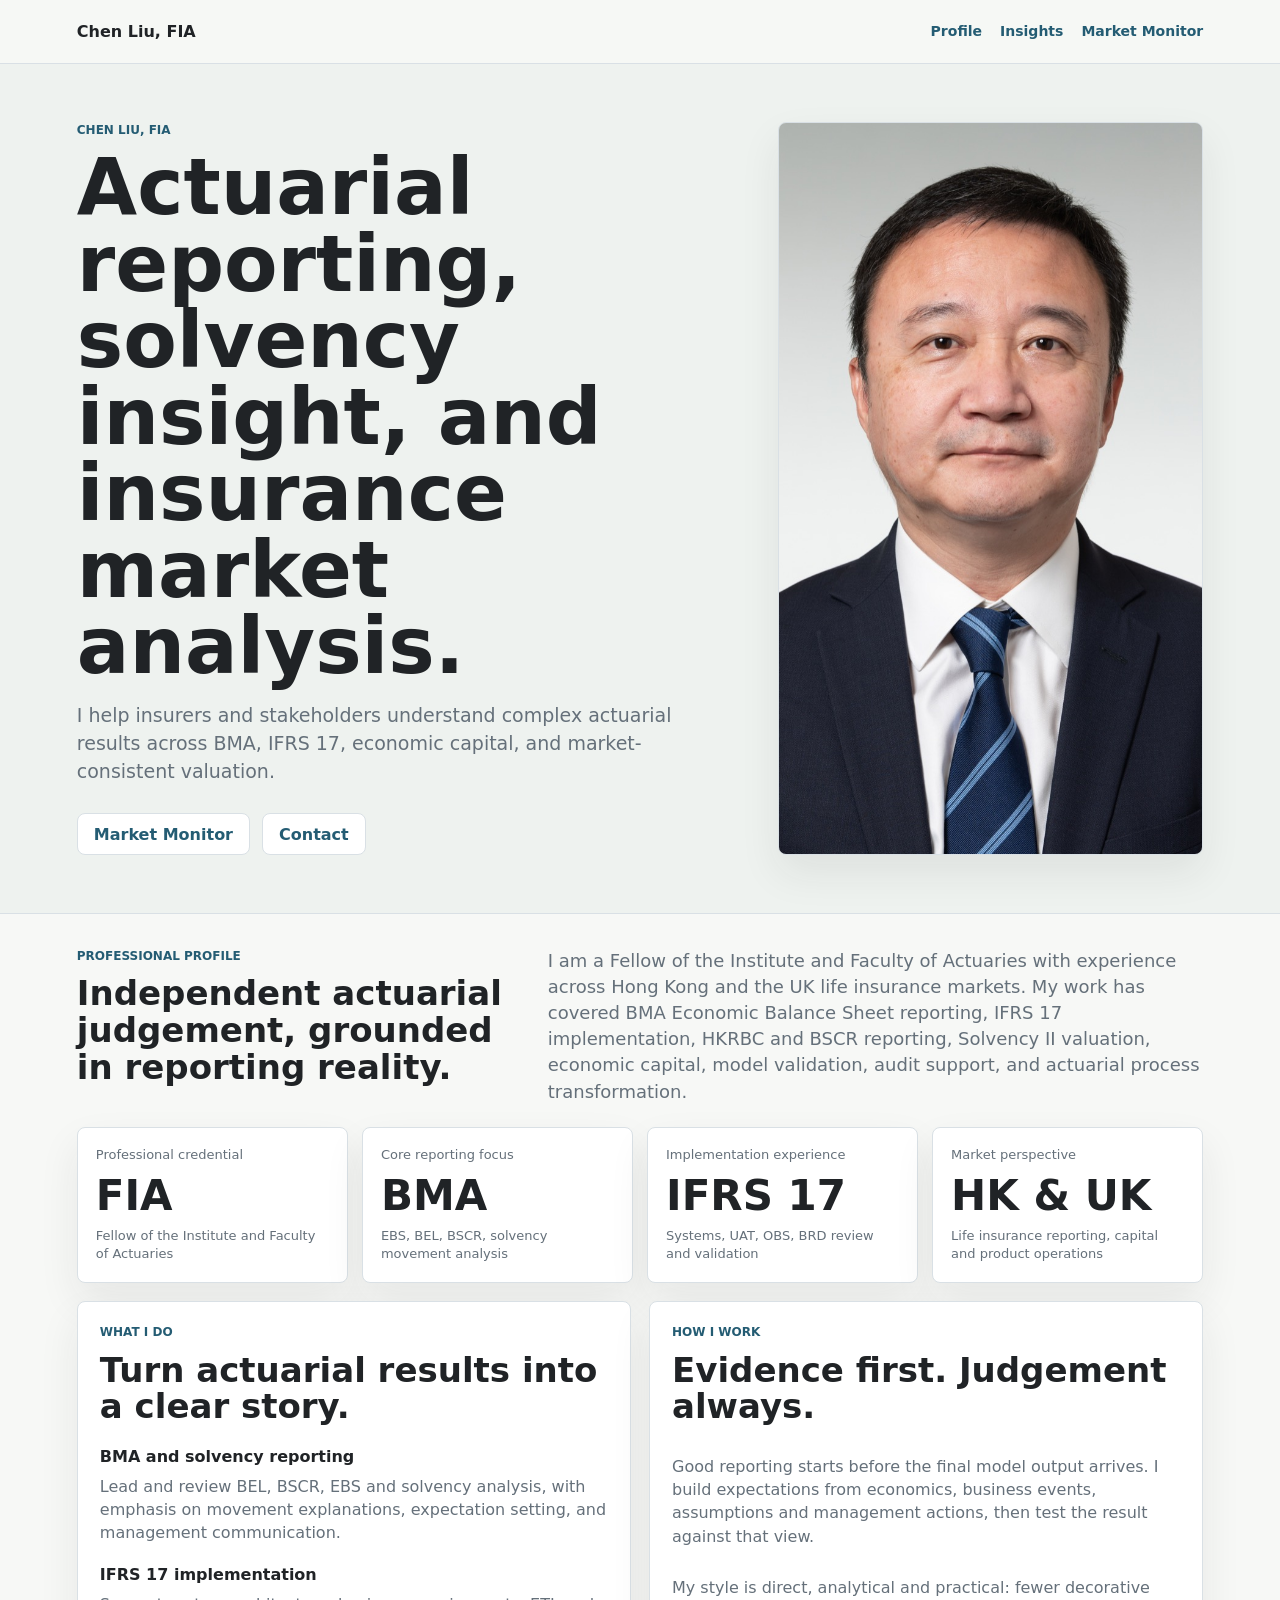
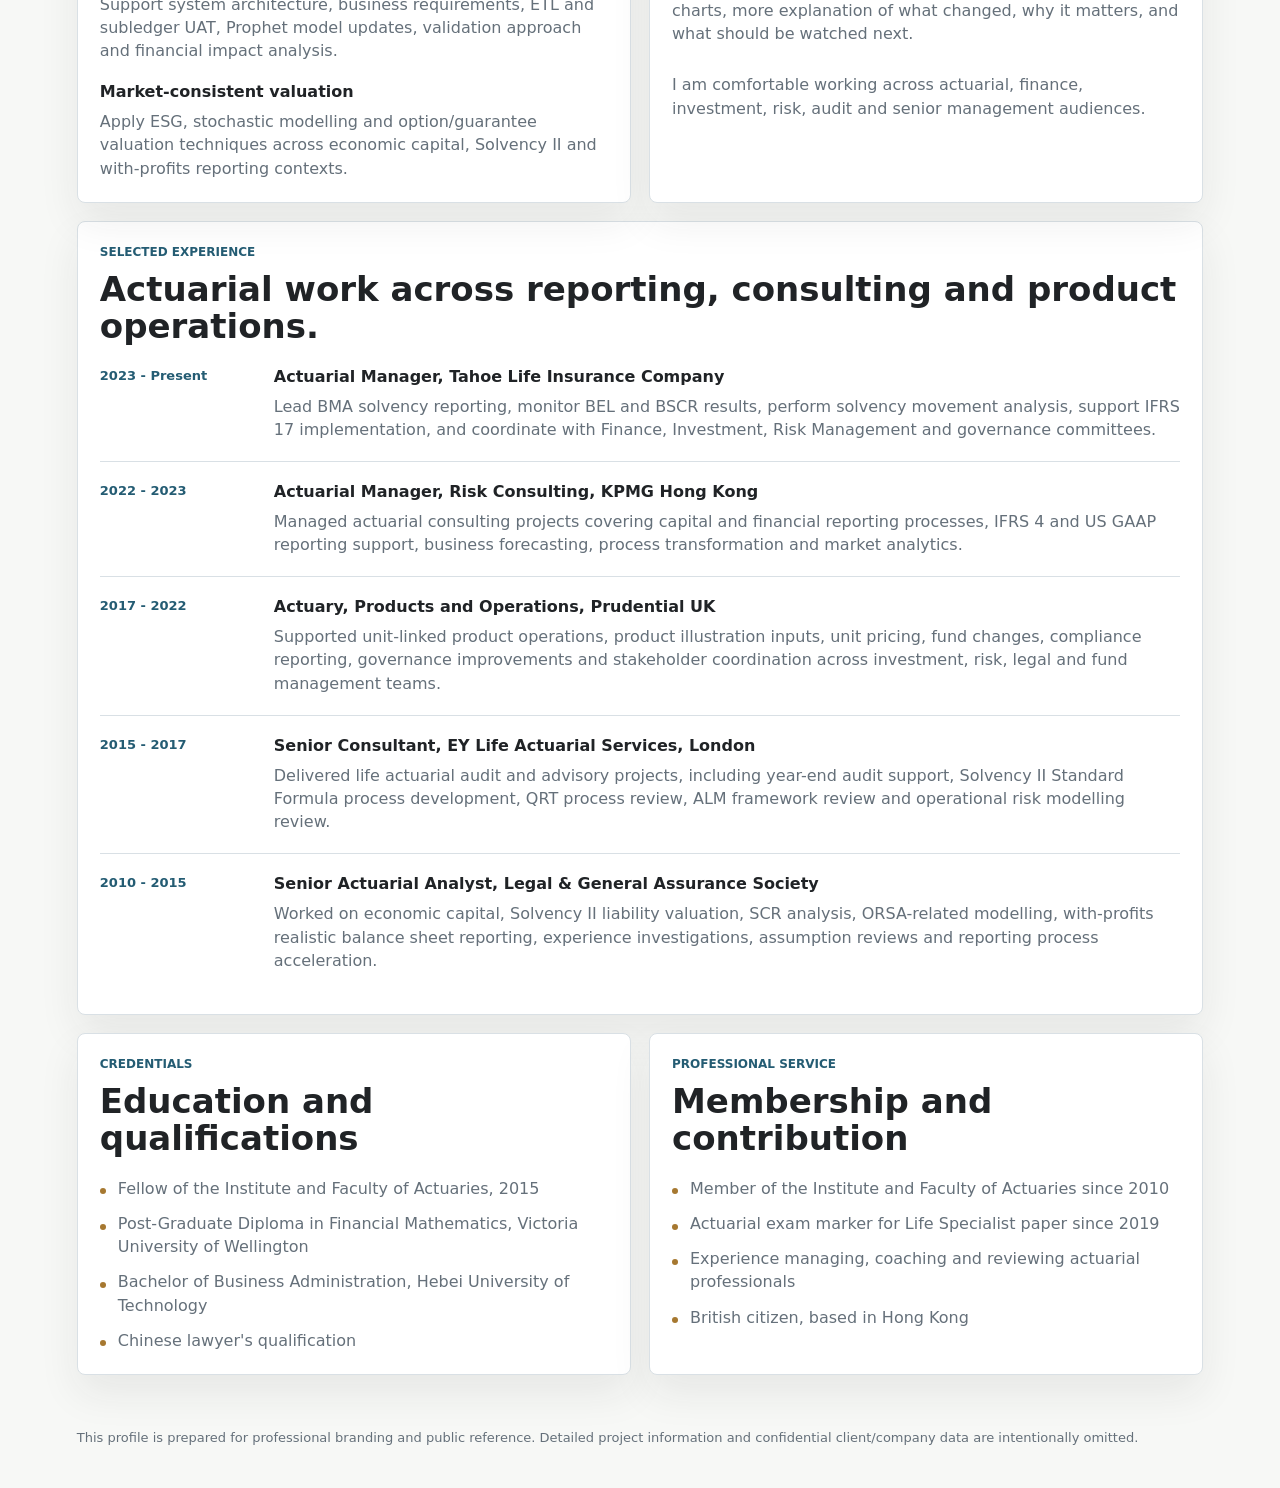
==== resume.html @ 9f07ae3a "Launch personal actuarial website" ====
<!doctype html>
<html lang="en">
  <head>
    <meta charset="utf-8" />
    <meta name="viewport" content="width=device-width, initial-scale=1" />
    <title>Chen Liu, FIA | Actuarial Profile</title>
    <link rel="stylesheet" href="styles.css" />
  </head>
  <body class="resume-page">
    <nav class="top-nav" aria-label="Site navigation">
      <a class="brand" href="index.html">Chen Liu, FIA</a>
      <div>
        <a href="resume.html">Profile</a>
        <a href="insights.html">Insights</a>
        <a href="market-monitor.html">Market Monitor</a>
      </div>
    </nav>

    <header class="resume-hero">
      <div class="resume-hero-copy">
        <p class="eyebrow">Chen Liu, FIA</p>
        <h1>Actuarial reporting, solvency insight, and insurance market analysis.</h1>
        <p class="lede">
          I help insurers and stakeholders understand complex actuarial results across BMA,
          IFRS 17, economic capital, and market-consistent valuation.
        </p>
        <div class="resume-actions" aria-label="Profile links">
          <a href="market-monitor.html">Market Monitor</a>
          <a href="mailto:liuchenbj@hotmail.com">Contact</a>
        </div>
      </div>
      <figure class="profile-photo-wrap">
        <img src="assets/chen-liu-profile.jpg" alt="Chen Liu portrait" />
      </figure>
    </header>

    <main class="resume-main">
      <section class="resume-intro">
        <div>
          <p class="eyebrow">Professional Profile</p>
          <h2>Independent actuarial judgement, grounded in reporting reality.</h2>
        </div>
        <p>
          I am a Fellow of the Institute and Faculty of Actuaries with experience across Hong
          Kong and the UK life insurance markets. My work has covered BMA Economic Balance Sheet
          reporting, IFRS 17 implementation, HKRBC and BSCR reporting, Solvency II valuation,
          economic capital, model validation, audit support, and actuarial process transformation.
        </p>
      </section>

      <section class="kpi-grid resume-kpis" aria-label="Profile highlights">
        <article class="kpi">
          <p class="label">Professional credential</p>
          <p class="value">FIA</p>
          <p class="hint">Fellow of the Institute and Faculty of Actuaries</p>
        </article>
        <article class="kpi">
          <p class="label">Core reporting focus</p>
          <p class="value">BMA</p>
          <p class="hint">EBS, BEL, BSCR, solvency movement analysis</p>
        </article>
        <article class="kpi">
          <p class="label">Implementation experience</p>
          <p class="value">IFRS 17</p>
          <p class="hint">Systems, UAT, OBS, BRD review and validation</p>
        </article>
        <article class="kpi">
          <p class="label">Market perspective</p>
          <p class="value">HK & UK</p>
          <p class="hint">Life insurance reporting, capital and product operations</p>
        </article>
      </section>

      <section class="section-grid two-col">
        <article class="panel">
          <p class="eyebrow">What I Do</p>
          <h2>Turn actuarial results into a clear story.</h2>
          <div class="capability-list">
            <div>
              <h3>BMA and solvency reporting</h3>
              <p>
                Lead and review BEL, BSCR, EBS and solvency analysis, with emphasis on movement
                explanations, expectation setting, and management communication.
              </p>
            </div>
            <div>
              <h3>IFRS 17 implementation</h3>
              <p>
                Support system architecture, business requirements, ETL and subledger UAT,
                Prophet model updates, validation approach and financial impact analysis.
              </p>
            </div>
            <div>
              <h3>Market-consistent valuation</h3>
              <p>
                Apply ESG, stochastic modelling and option/guarantee valuation techniques across
                economic capital, Solvency II and with-profits reporting contexts.
              </p>
            </div>
          </div>
        </article>

        <article class="panel">
          <p class="eyebrow">How I Work</p>
          <h2>Evidence first. Judgement always.</h2>
          <div class="principle-list">
            <p>
              Good reporting starts before the final model output arrives. I build expectations
              from economics, business events, assumptions and management actions, then test the
              result against that view.
            </p>
            <p>
              My style is direct, analytical and practical: fewer decorative charts, more
              explanation of what changed, why it matters, and what should be watched next.
            </p>
            <p>
              I am comfortable working across actuarial, finance, investment, risk, audit and
              senior management audiences.
            </p>
          </div>
        </article>
      </section>

      <section class="panel full timeline-panel">
        <div class="panel-head">
          <div>
            <p class="eyebrow">Selected Experience</p>
            <h2>Actuarial work across reporting, consulting and product operations.</h2>
          </div>
        </div>

        <div class="timeline">
          <article>
            <time>2023 - Present</time>
            <div>
              <h3>Actuarial Manager, Tahoe Life Insurance Company</h3>
              <p>
                Lead BMA solvency reporting, monitor BEL and BSCR results, perform solvency
                movement analysis, support IFRS 17 implementation, and coordinate with Finance,
                Investment, Risk Management and governance committees.
              </p>
            </div>
          </article>
          <article>
            <time>2022 - 2023</time>
            <div>
              <h3>Actuarial Manager, Risk Consulting, KPMG Hong Kong</h3>
              <p>
                Managed actuarial consulting projects covering capital and financial reporting
                processes, IFRS 4 and US GAAP reporting support, business forecasting, process
                transformation and market analytics.
              </p>
            </div>
          </article>
          <article>
            <time>2017 - 2022</time>
            <div>
              <h3>Actuary, Products and Operations, Prudential UK</h3>
              <p>
                Supported unit-linked product operations, product illustration inputs, unit
                pricing, fund changes, compliance reporting, governance improvements and
                stakeholder coordination across investment, risk, legal and fund management teams.
              </p>
            </div>
          </article>
          <article>
            <time>2015 - 2017</time>
            <div>
              <h3>Senior Consultant, EY Life Actuarial Services, London</h3>
              <p>
                Delivered life actuarial audit and advisory projects, including year-end audit
                support, Solvency II Standard Formula process development, QRT process review,
                ALM framework review and operational risk modelling review.
              </p>
            </div>
          </article>
          <article>
            <time>2010 - 2015</time>
            <div>
              <h3>Senior Actuarial Analyst, Legal & General Assurance Society</h3>
              <p>
                Worked on economic capital, Solvency II liability valuation, SCR analysis,
                ORSA-related modelling, with-profits realistic balance sheet reporting, experience
                investigations, assumption reviews and reporting process acceleration.
              </p>
            </div>
          </article>
        </div>
      </section>

      <section class="section-grid two-col">
        <article class="panel">
          <p class="eyebrow">Credentials</p>
          <h2>Education and qualifications</h2>
          <ul class="clean-list">
            <li>Fellow of the Institute and Faculty of Actuaries, 2015</li>
            <li>Post-Graduate Diploma in Financial Mathematics, Victoria University of Wellington</li>
            <li>Bachelor of Business Administration, Hebei University of Technology</li>
            <li>Chinese lawyer's qualification</li>
          </ul>
        </article>

        <article class="panel">
          <p class="eyebrow">Professional Service</p>
          <h2>Membership and contribution</h2>
          <ul class="clean-list">
            <li>Member of the Institute and Faculty of Actuaries since 2010</li>
            <li>Actuarial exam marker for Life Specialist paper since 2019</li>
            <li>Experience managing, coaching and reviewing actuarial professionals</li>
            <li>British citizen, based in Hong Kong</li>
          </ul>
        </article>
      </section>
    </main>

    <footer>
      <p>
        This profile is prepared for professional branding and public reference. Detailed project
        information and confidential client/company data are intentionally omitted.
      </p>
    </footer>
  </body>
</html>
---- styles.css ----
:root {
  color-scheme: light;
  --ink: #202326;
  --muted: #65707a;
  --line: #d9e0e5;
  --paper: #f7f8f6;
  --panel: #ffffff;
  --blue: #245c73;
  --green: #47735d;
  --gold: #a67830;
  --red: #8d4a46;
  --teal: #337c86;
  --shadow: 0 18px 40px rgba(32, 35, 38, 0.08);
}

* {
  box-sizing: border-box;
}

body {
  margin: 0;
  background: var(--paper);
  color: var(--ink);
  font-family: Inter, ui-sans-serif, system-ui, -apple-system, BlinkMacSystemFont, "Segoe UI", sans-serif;
  line-height: 1.45;
}

a {
  color: var(--blue);
  text-decoration: none;
}

.top-nav {
  display: flex;
  justify-content: space-between;
  gap: 18px;
  align-items: center;
  min-height: 64px;
  padding: 0 clamp(20px, 6vw, 84px);
  border-bottom: 1px solid var(--line);
  background: rgba(247, 248, 246, 0.94);
}

.top-nav .brand {
  color: var(--ink);
  font-weight: 800;
}

.top-nav div {
  display: flex;
  gap: 18px;
  align-items: center;
  font-size: 14px;
  font-weight: 700;
}

.site-header {
  display: grid;
  grid-template-columns: minmax(0, 1fr) auto;
  gap: 32px;
  align-items: end;
  padding: 64px clamp(20px, 6vw, 84px) 34px;
  background: #eef2ef;
  border-bottom: 1px solid var(--line);
}

.compact-header h1 {
  max-width: 900px;
  font-size: clamp(38px, 5.4vw, 68px);
}

.home-hero {
  padding: 70px clamp(20px, 6vw, 84px) 58px;
  background: #eef2ef;
  border-bottom: 1px solid var(--line);
}

.home-hero h1 {
  max-width: 1050px;
}

h1,
h2,
h3,
p {
  margin: 0;
}

h1 {
  max-width: 980px;
  font-size: clamp(38px, 6vw, 72px);
  line-height: 0.98;
  font-weight: 760;
}

h2 {
  font-size: clamp(24px, 3vw, 34px);
  line-height: 1.08;
  font-weight: 720;
}

h3 {
  font-size: 16px;
  line-height: 1.25;
}

.lede {
  margin-top: 18px;
  max-width: 690px;
  color: var(--muted);
  font-size: 19px;
}

.eyebrow {
  margin-bottom: 10px;
  color: var(--blue);
  font-size: 12px;
  font-weight: 800;
  letter-spacing: 0;
  text-transform: uppercase;
}

.source-panel {
  min-width: 250px;
  padding: 18px;
  border: 1px solid var(--line);
  border-radius: 8px;
  background: rgba(255, 255, 255, 0.78);
}

.source-panel span {
  display: block;
  margin-bottom: 8px;
  font-weight: 700;
}

.source-panel a {
  display: block;
  margin-top: 6px;
}

.source-panel a:first-of-type {
  margin-top: 0;
}

main {
  padding: 28px clamp(20px, 6vw, 84px) 54px;
}

.takeaway-band {
  display: grid;
  grid-template-columns: minmax(240px, 0.72fr) minmax(0, 1.28fr);
  gap: 30px;
  padding: 30px 0 38px;
}

.takeaway-grid {
  display: grid;
  grid-template-columns: repeat(3, minmax(0, 1fr));
  gap: 14px;
}

.takeaway-grid article,
.kpi,
.panel {
  border: 1px solid var(--line);
  border-radius: 8px;
  background: var(--panel);
  box-shadow: var(--shadow);
}

.takeaway-grid article {
  padding: 18px;
}

.takeaway-grid p,
.note,
footer {
  color: var(--muted);
}

.takeaway-grid p {
  margin-top: 9px;
  font-size: 14px;
}

.kpi-grid {
  display: grid;
  grid-template-columns: repeat(4, minmax(0, 1fr));
  gap: 14px;
  margin-bottom: 18px;
}

.kpi {
  min-height: 132px;
  padding: 18px;
}

.kpi .label {
  color: var(--muted);
  font-size: 13px;
}

.kpi .value {
  margin-top: 10px;
  font-size: clamp(28px, 4vw, 42px);
  font-weight: 780;
  line-height: 1;
}

.kpi .hint {
  margin-top: 10px;
  color: var(--muted);
  font-size: 13px;
}

.section-grid {
  display: grid;
  gap: 18px;
  margin-top: 18px;
}

.two-col {
  grid-template-columns: repeat(2, minmax(0, 1fr));
}

.three-col {
  grid-template-columns: repeat(3, minmax(0, 1fr));
}

.panel {
  padding: 22px;
}

.feature-card {
  min-height: 280px;
  display: flex;
  flex-direction: column;
  padding: 22px;
  border: 1px solid var(--line);
  border-radius: 8px;
  background: var(--panel);
  box-shadow: var(--shadow);
}

.feature-card p:not(.eyebrow) {
  margin-top: 16px;
  color: var(--muted);
}

.feature-card a {
  margin-top: auto;
  padding-top: 22px;
  font-weight: 800;
}

.muted-card {
  background: #f1f4f2;
  box-shadow: none;
}

.panel.full {
  margin-top: 18px;
}

.panel-head {
  display: flex;
  justify-content: space-between;
  gap: 18px;
  align-items: start;
  margin-bottom: 22px;
}

.panel-head > p {
  color: var(--muted);
  font-size: 13px;
  white-space: nowrap;
}

.stack-list,
.bar-list {
  display: grid;
  gap: 12px;
}

.stack-row {
  display: grid;
  gap: 7px;
}

.row-top {
  display: flex;
  justify-content: space-between;
  gap: 12px;
  font-size: 14px;
}

.row-top strong {
  font-weight: 720;
}

.track {
  height: 12px;
  overflow: hidden;
  border-radius: 999px;
  background: #e8ece9;
}

.fill {
  height: 100%;
  min-width: 2px;
  border-radius: inherit;
  background: var(--blue);
}

.bar-item {
  display: grid;
  grid-template-columns: minmax(150px, 220px) minmax(0, 1fr) 86px;
  gap: 14px;
  align-items: center;
}

.bar-label {
  min-width: 0;
  font-size: 14px;
  font-weight: 650;
}

.bar-meta {
  color: var(--muted);
  font-size: 12px;
}

.bar-value {
  text-align: right;
  font-size: 14px;
  font-weight: 720;
}

.wide .bar-item {
  grid-template-columns: minmax(190px, 270px) minmax(0, 1fr) 92px;
}

.note {
  margin-top: 20px;
  padding-top: 16px;
  border-top: 1px solid var(--line);
  font-size: 14px;
}

.mini-grid {
  display: grid;
  grid-template-columns: repeat(4, minmax(0, 1fr));
  gap: 12px;
}

.mini-card {
  padding: 16px;
  border-radius: 8px;
  background: #f1f4f2;
}

.mini-card .label {
  color: var(--muted);
  font-size: 13px;
}

.mini-card .value {
  margin-top: 8px;
  font-size: 24px;
  font-weight: 780;
}

.table-wrap {
  overflow-x: auto;
}

table {
  width: 100%;
  border-collapse: collapse;
  min-width: 820px;
  font-size: 14px;
}

th,
td {
  padding: 12px 10px;
  border-bottom: 1px solid var(--line);
  text-align: right;
}

th:first-child,
td:first-child,
th:nth-child(2),
td:nth-child(2) {
  text-align: left;
}

th {
  color: var(--muted);
  font-size: 12px;
  font-weight: 800;
  text-transform: uppercase;
}

footer {
  padding: 0 clamp(20px, 6vw, 84px) 40px;
  font-size: 13px;
}

.resume-page {
  background: #f7f8f6;
}

.resume-hero {
  display: grid;
  grid-template-columns: minmax(0, 1.02fr) minmax(300px, 0.68fr);
  gap: clamp(28px, 5vw, 72px);
  align-items: center;
  padding: 58px clamp(20px, 6vw, 84px);
  background: #eef2ef;
  border-bottom: 1px solid var(--line);
}

.resume-hero h1 {
  max-width: 930px;
  font-size: clamp(42px, 6.4vw, 78px);
}

.resume-actions {
  display: flex;
  flex-wrap: wrap;
  gap: 12px;
  margin-top: 28px;
}

.resume-actions a {
  display: inline-flex;
  align-items: center;
  min-height: 42px;
  padding: 0 16px;
  border: 1px solid var(--line);
  border-radius: 8px;
  background: #fff;
  color: var(--blue);
  font-weight: 720;
}

.profile-photo-wrap {
  margin: 0;
  align-self: stretch;
  min-height: 420px;
  overflow: hidden;
  border-radius: 8px;
  border: 1px solid var(--line);
  background: #dfe4e2;
  box-shadow: var(--shadow);
}

.profile-photo-wrap img {
  width: 100%;
  height: 100%;
  object-fit: cover;
  object-position: 50% 28%;
  display: block;
}

.resume-main {
  padding-top: 34px;
}

.resume-intro {
  display: grid;
  grid-template-columns: minmax(260px, 0.8fr) minmax(0, 1.2fr);
  gap: 34px;
  align-items: start;
  margin-bottom: 22px;
}

.resume-intro > p {
  color: var(--muted);
  font-size: 18px;
}

.resume-kpis {
  margin-bottom: 18px;
}

.capability-list,
.principle-list {
  display: grid;
  gap: 20px;
  margin-top: 22px;
}

.capability-list p,
.principle-list p {
  margin-top: 8px;
  color: var(--muted);
}

.timeline {
  display: grid;
  gap: 0;
  margin-top: 6px;
}

.timeline article {
  display: grid;
  grid-template-columns: 150px minmax(0, 1fr);
  gap: 24px;
  padding: 20px 0;
  border-top: 1px solid var(--line);
}

.timeline article:first-child {
  border-top: 0;
  padding-top: 0;
}

.timeline time {
  color: var(--blue);
  font-size: 13px;
  font-weight: 800;
}

.timeline p {
  margin-top: 8px;
  color: var(--muted);
}

.clean-list {
  display: grid;
  gap: 12px;
  margin: 20px 0 0;
  padding: 0;
  list-style: none;
  color: var(--muted);
}

.clean-list li {
  padding-left: 18px;
  position: relative;
}

.clean-list li::before {
  content: "";
  position: absolute;
  left: 0;
  top: 0.72em;
  width: 6px;
  height: 6px;
  border-radius: 50%;
  background: var(--gold);
}

.article-hero {
  padding: 58px clamp(20px, 6vw, 84px) 42px;
  background: #eef2ef;
  border-bottom: 1px solid var(--line);
}

.article-hero h1 {
  max-width: 980px;
  font-size: clamp(38px, 5.8vw, 74px);
}

.article-meta {
  margin-top: 20px;
  color: var(--muted);
  font-weight: 700;
}

.article-main {
  max-width: 900px;
  margin: 0 auto;
}

.article-body {
  padding: 18px 0 32px;
}

.article-body p,
.article-body li {
  color: #3d454c;
  font-size: 18px;
  line-height: 1.68;
}

.article-body p,
.article-body ul,
.article-body blockquote {
  margin: 22px 0 0;
}

.article-body h2 {
  margin-top: 46px;
}

.article-body blockquote {
  padding: 18px 22px;
  border-left: 4px solid var(--gold);
  background: #f1f4f2;
  color: var(--ink);
  font-size: 20px;
  font-weight: 760;
}

.article-note {
  margin-top: 36px !important;
  padding-top: 18px;
  border-top: 1px solid var(--line);
  color: var(--muted) !important;
  font-size: 15px !important;
}

@media (max-width: 980px) {
  .site-header,
  .takeaway-band,
  .two-col,
  .three-col,
  .resume-hero,
  .resume-intro {
    grid-template-columns: 1fr;
  }

  .takeaway-grid,
  .kpi-grid,
  .mini-grid {
    grid-template-columns: repeat(2, minmax(0, 1fr));
  }

  .profile-photo-wrap {
    min-height: 360px;
  }
}

@media (max-width: 640px) {
  .top-nav {
    display: grid;
    gap: 8px;
    padding-top: 12px;
    padding-bottom: 12px;
  }

  .top-nav div {
    flex-wrap: wrap;
    gap: 12px;
  }

  .site-header {
    padding-top: 42px;
  }

  .takeaway-grid,
  .kpi-grid,
  .mini-grid {
    grid-template-columns: 1fr;
  }

  .bar-item,
  .wide .bar-item {
    grid-template-columns: 1fr;
    gap: 7px;
  }

  .bar-value {
    text-align: left;
  }

  .resume-hero h1 {
    font-size: 38px;
  }

  .timeline article {
    grid-template-columns: 1fr;
    gap: 8px;
  }

  .profile-photo-wrap {
    min-height: 300px;
  }
}
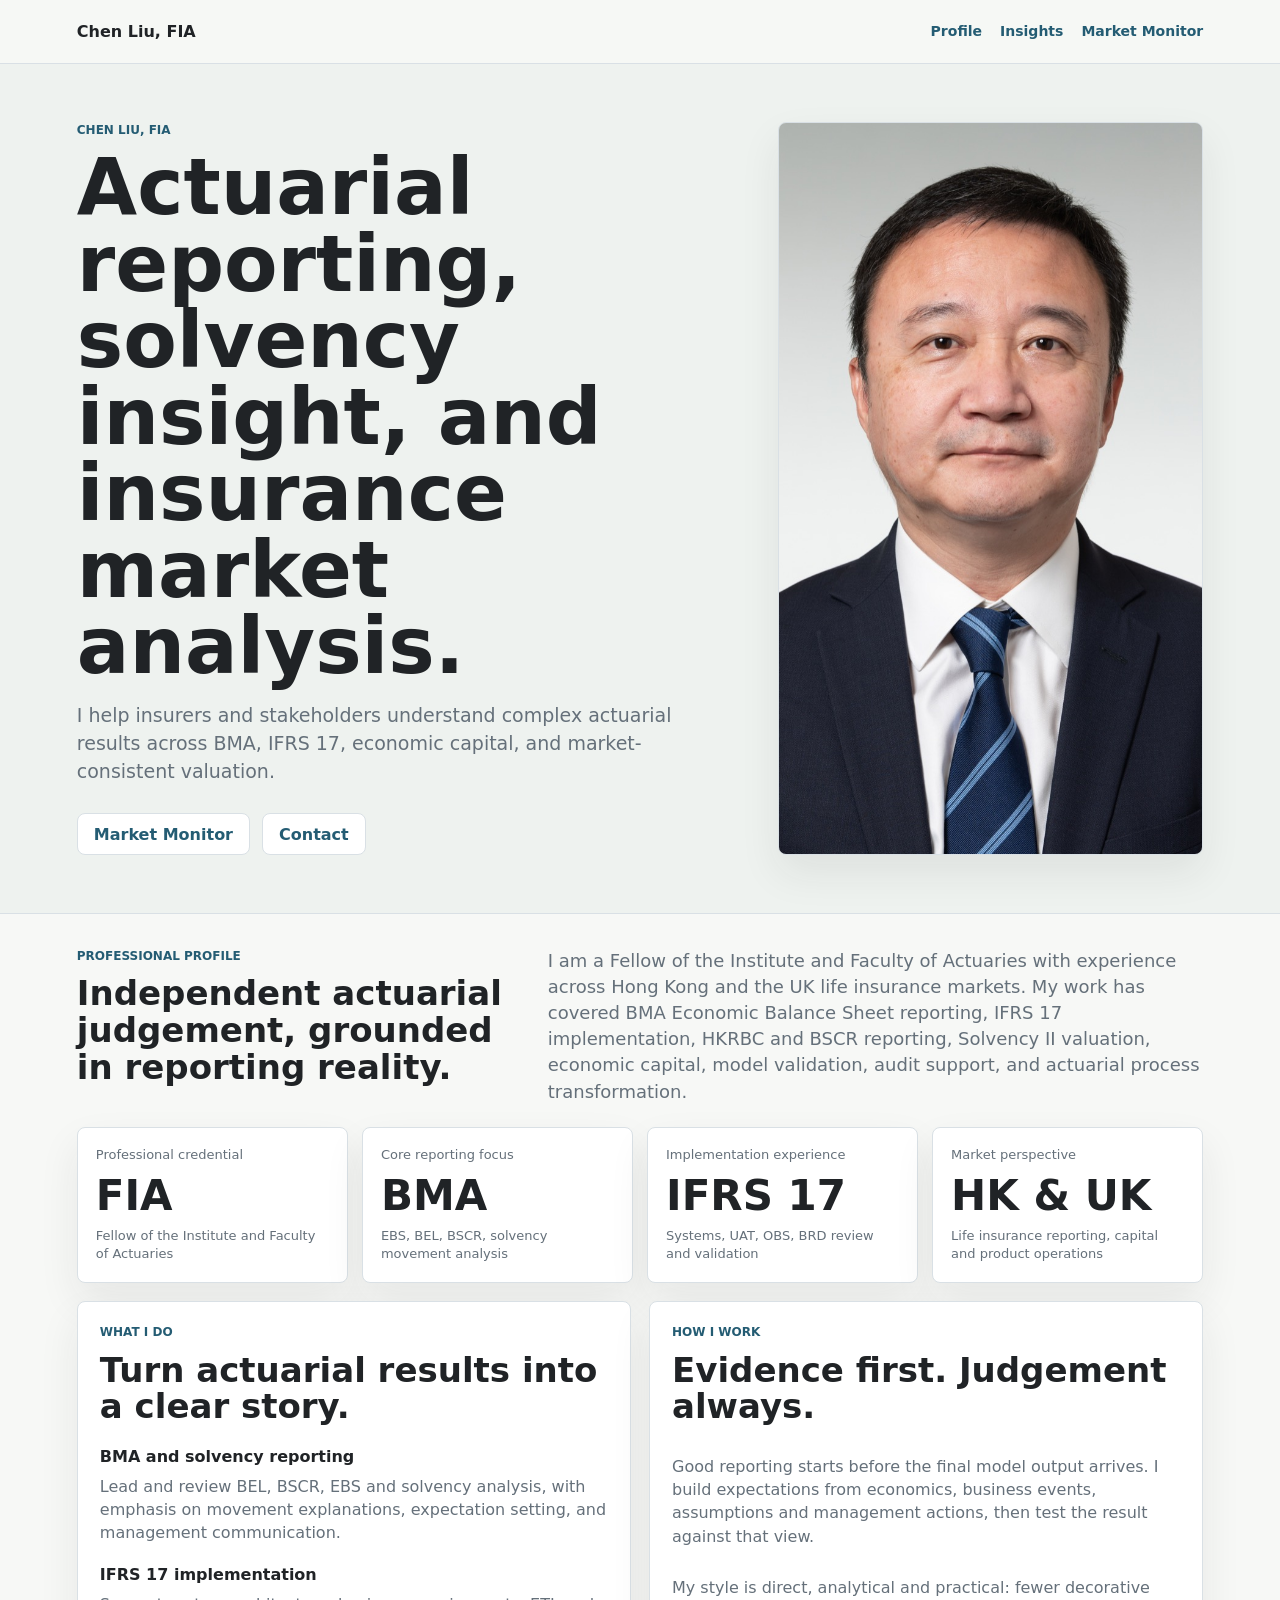
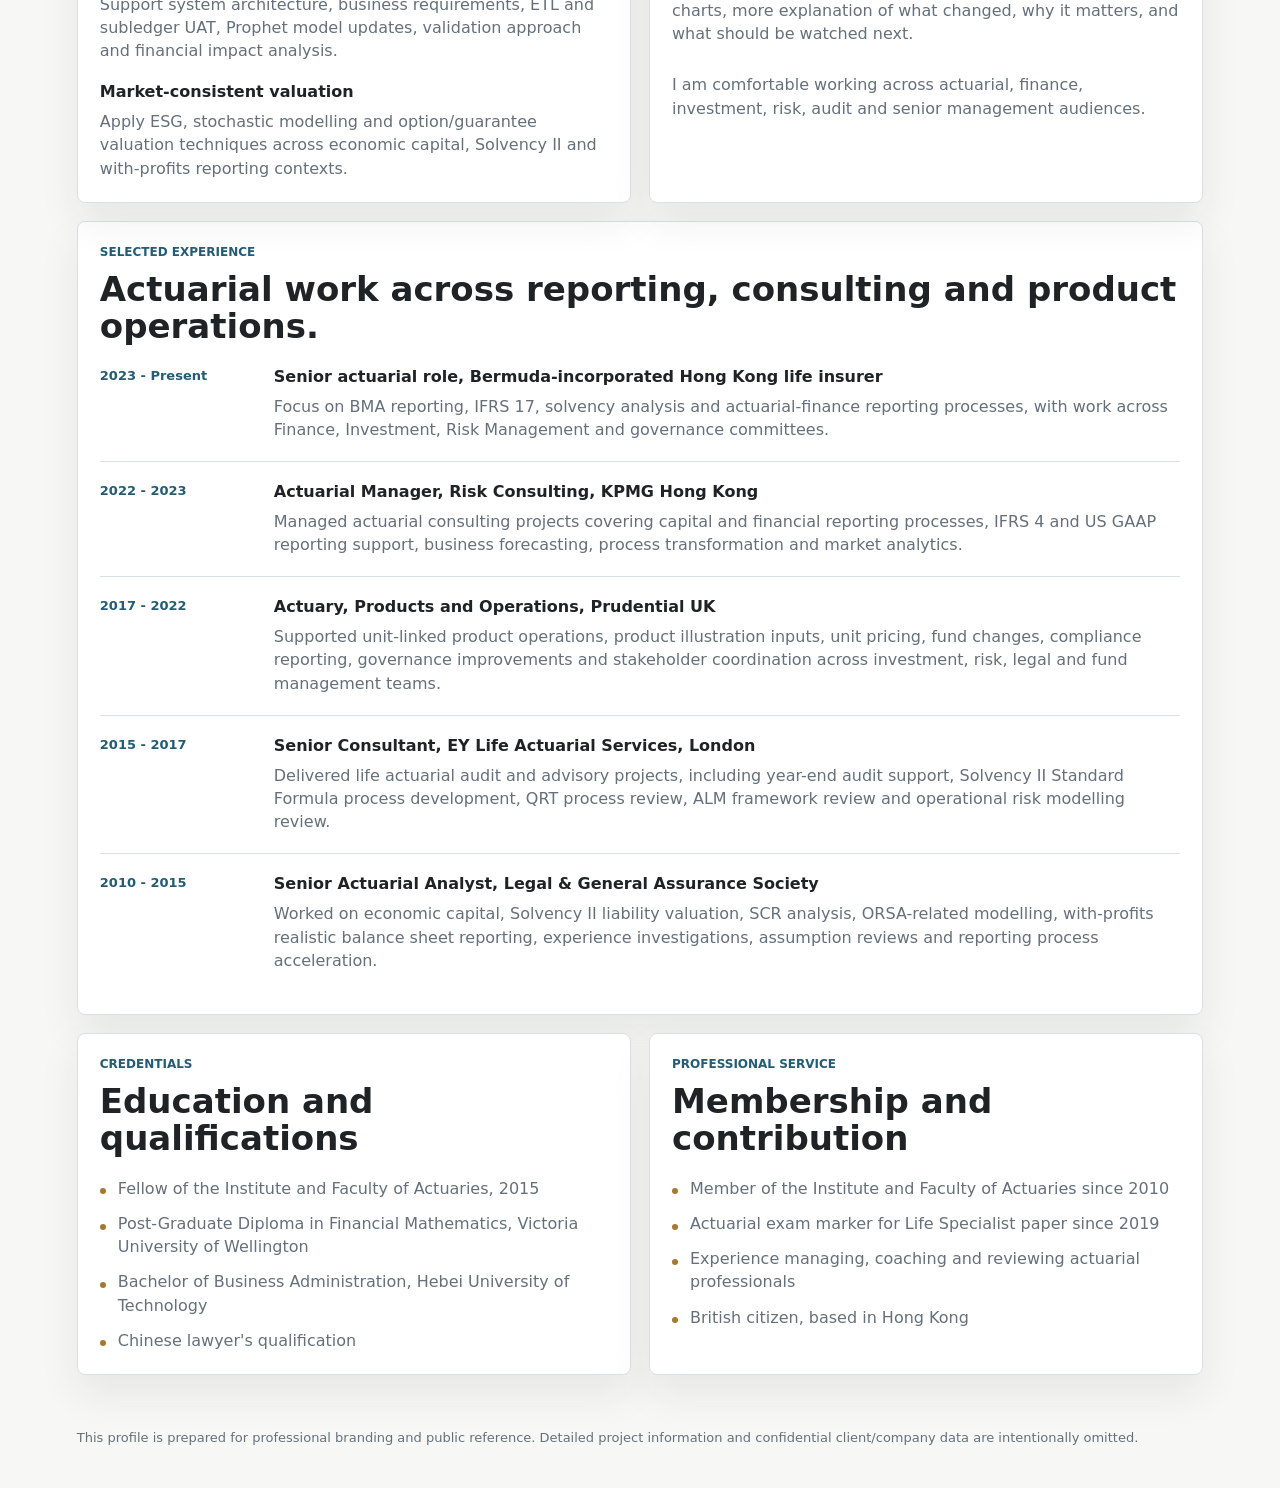
==== commit c4c6147a: "Refine current profile wording" ====
--- a/resume.html
+++ b/resume.html
@@ -133,11 +133,11 @@
           <article>
             <time>2023 - Present</time>
             <div>
-              <h3>Actuarial Manager, Tahoe Life Insurance Company</h3>
-              <p>
-                Lead BMA solvency reporting, monitor BEL and BSCR results, perform solvency
-                movement analysis, support IFRS 17 implementation, and coordinate with Finance,
-                Investment, Risk Management and governance committees.
+              <h3>Senior actuarial role, Bermuda-incorporated Hong Kong life insurer</h3>
+              <p>
+                Focus on BMA reporting, IFRS 17, solvency analysis and actuarial-finance
+                reporting processes, with work across Finance, Investment, Risk Management and
+                governance committees.
               </p>
             </div>
           </article>
